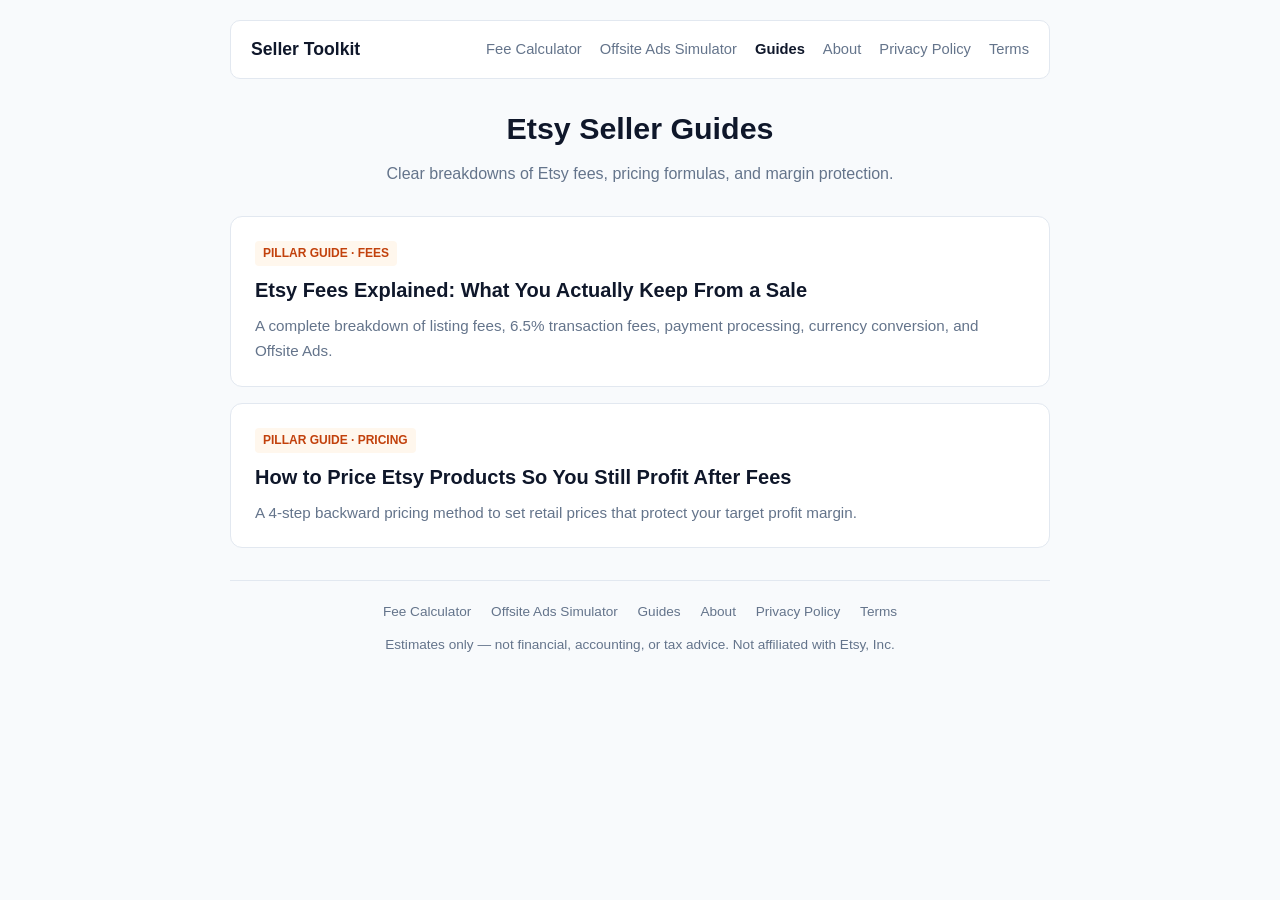
==== guides/index.html @ ff2ccec7 "Add Etsy Seller Guides page structure and content This file contains the structure and content for t" ====
<!DOCTYPE html>
<html lang="en">
<head>
    <meta charset="UTF-8">
    <meta name="viewport" content="width=device-width, initial-scale=1.0">
    <title>Etsy Seller Guides & Pricing Tutorials — Seller Toolkit</title>
    <meta name="description" content="Practical guides on Etsy seller fees, product pricing, Offsite Ads math, and print-on-demand profit margins.">
    <style>
        :root { --bg: #f8fafc; --card: #ffffff; --text: #1e293b; --muted: #64748b; --border: #e2e8f0; }
        body { font-family: -apple-system, BlinkMacSystemFont, "Segoe UI", Roboto, sans-serif; background: var(--bg); color: var(--text); line-height: 1.65; margin: 0; padding: 20px; }
        .container { max-width: 820px; margin: 0 auto; }
        nav { display: flex; flex-wrap: wrap; justify-content: space-between; align-items: center; gap: 12px; background: var(--card); padding: 14px 20px; border-radius: 10px; border: 1px solid var(--border); margin-bottom: 24px; }
        .brand { font-weight: 800; font-size: 1.1rem; color: #0f172a; text-decoration: none; }
        .nav-links { display: flex; flex-wrap: wrap; gap: 18px; font-size: 0.92rem; }
        .nav-links a { color: var(--muted); text-decoration: none; font-weight: 500; }
        .nav-links a:hover, .nav-links a.active { color: #0f172a; font-weight: 600; }
        header { text-align: center; margin-bottom: 28px; }
        h1 { margin-bottom: 8px; font-size: 1.9rem; color: #0f172a; }
        .subtitle { color: var(--muted); margin-top: 0; }
        .guide-card { display: block; background: var(--card); padding: 22px 24px; border-radius: 12px; border: 1px solid var(--border); margin-bottom: 16px; text-decoration: none; color: inherit; transition: border-color 0.15s; }
        .guide-card:hover { border-color: #94a3b8; }
        .tag { display: inline-block; font-size: 0.75rem; font-weight: 700; text-transform: uppercase; color: #c2410c; background: #fff7ed; padding: 3px 8px; border-radius: 4px; margin-bottom: 8px; }
        .guide-card h2 { margin: 0 0 6px 0; font-size: 1.25rem; color: #0f172a; }
        .guide-card p { margin: 0; color: var(--muted); font-size: 0.95rem; }
        footer { margin-top: 32px; padding-top: 20px; border-top: 1px solid var(--border); font-size: 0.85rem; color: var(--muted); text-align: center; }
        footer a { color: var(--muted); text-decoration: none; margin: 0 8px; }
    </style>
</head>
<body>
<div class="container">
    <nav>
        <a class="brand" href="../index.html">Seller Toolkit</a>
        <div class="nav-links">
            <a href="../index.html">Fee Calculator</a>
            <a href="../tools/offsite-ads.html">Offsite Ads Simulator</a>
            <a class="active" href="index.html">Guides</a>
            <a href="../pages/about.html">About</a>
            <a href="../pages/privacy.html">Privacy Policy</a>
            <a href="../pages/terms.html">Terms</a>
        </div>
    </nav>

    <header>
        <h1>Etsy Seller Guides</h1>
        <p class="subtitle">Clear breakdowns of Etsy fees, pricing formulas, and margin protection.</p>
    </header>

    <a class="guide-card" href="etsy-fees-explained.html">
        <span class="tag">Pillar Guide · Fees</span>
        <h2>Etsy Fees Explained: What You Actually Keep From a Sale</h2>
        <p>A complete breakdown of listing fees, 6.5% transaction fees, payment processing, currency conversion, and Offsite Ads.</p>
    </a>

    <a class="guide-card" href="how-to-price-etsy-products.html">
        <span class="tag">Pillar Guide · Pricing</span>
        <h2>How to Price Etsy Products So You Still Profit After Fees</h2>
        <p>A 4-step backward pricing method to set retail prices that protect your target profit margin.</p>
    </a>

    <footer>
        <div>
            <a href="../index.html">Fee Calculator</a>
            <a href="../tools/offsite-ads.html">Offsite Ads Simulator</a>
            <a href="index.html">Guides</a>
            <a href="../pages/about.html">About</a>
            <a href="../pages/privacy.html">Privacy Policy</a>
            <a href="../pages/terms.html">Terms</a>
        </div>
        <p style="margin-top:10px;">Estimates only — not financial, accounting, or tax advice. Not affiliated with Etsy, Inc.</p>
    </footer>
</div>
</body>
</html>
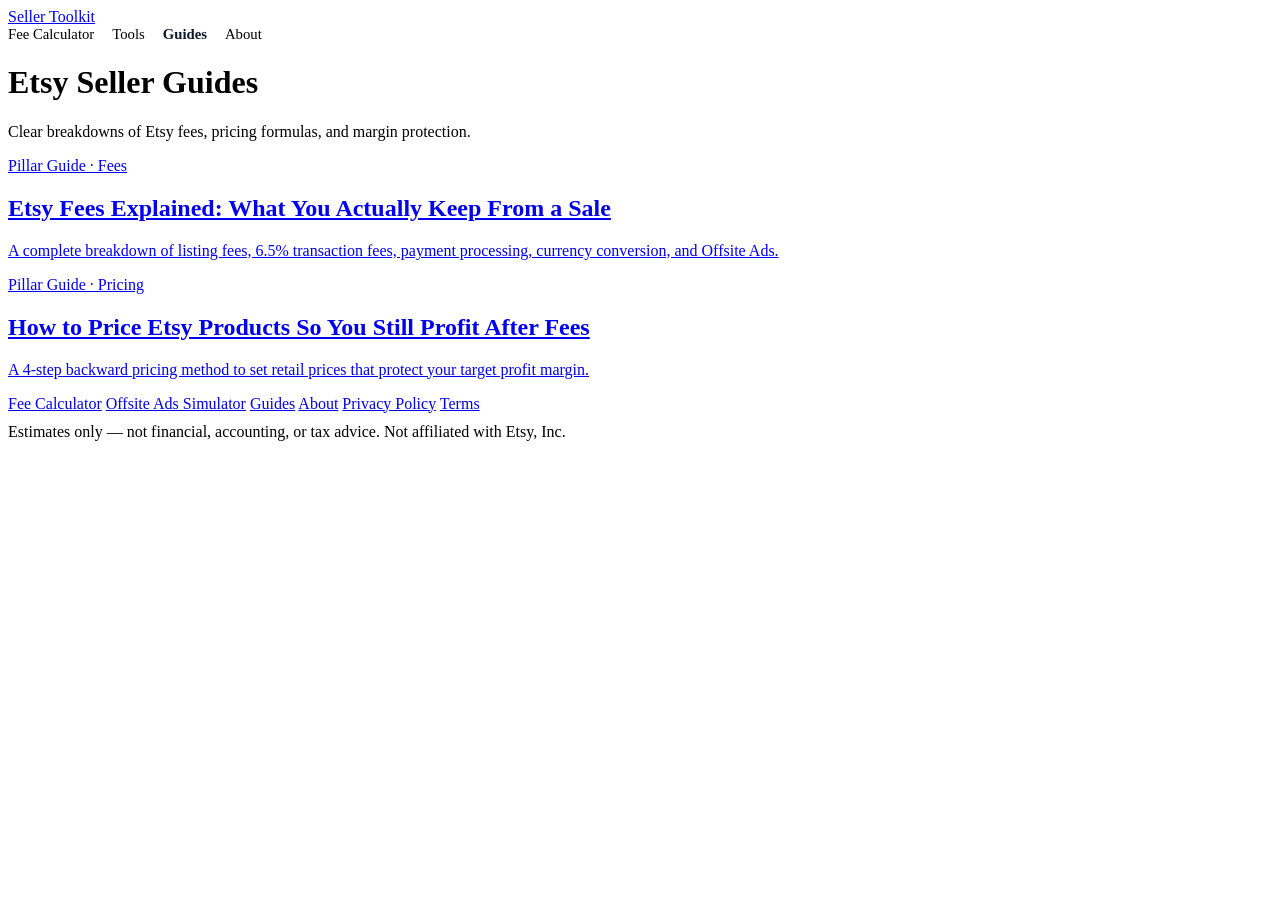
==== commit f5919704: "Refactor navigation and styles in index.html" ====
--- a/guides/index.html
+++ b/guides/index.html
@@ -5,38 +5,25 @@
     <meta name="viewport" content="width=device-width, initial-scale=1.0">
     <title>Etsy Seller Guides & Pricing Tutorials — Seller Toolkit</title>
     <meta name="description" content="Practical guides on Etsy seller fees, product pricing, Offsite Ads math, and print-on-demand profit margins.">
-    <style>
-        :root { --bg: #f8fafc; --card: #ffffff; --text: #1e293b; --muted: #64748b; --border: #e2e8f0; }
-        body { font-family: -apple-system, BlinkMacSystemFont, "Segoe UI", Roboto, sans-serif; background: var(--bg); color: var(--text); line-height: 1.65; margin: 0; padding: 20px; }
-        .container { max-width: 820px; margin: 0 auto; }
-        nav { display: flex; flex-wrap: wrap; justify-content: space-between; align-items: center; gap: 12px; background: var(--card); padding: 14px 20px; border-radius: 10px; border: 1px solid var(--border); margin-bottom: 24px; }
-        .brand { font-weight: 800; font-size: 1.1rem; color: #0f172a; text-decoration: none; }
+<style>
+        .menu-toggle { display: none; background: #f1f5f9; border: 1px solid var(--border); border-radius: 6px; padding: 6px 12px; font-size: 0.9rem; font-weight: 600; color: #0f172a; cursor: pointer; }
         .nav-links { display: flex; flex-wrap: wrap; gap: 18px; font-size: 0.92rem; }
         .nav-links a { color: var(--muted); text-decoration: none; font-weight: 500; }
         .nav-links a:hover, .nav-links a.active { color: #0f172a; font-weight: 600; }
-        header { text-align: center; margin-bottom: 28px; }
-        h1 { margin-bottom: 8px; font-size: 1.9rem; color: #0f172a; }
-        .subtitle { color: var(--muted); margin-top: 0; }
-        .guide-card { display: block; background: var(--card); padding: 22px 24px; border-radius: 12px; border: 1px solid var(--border); margin-bottom: 16px; text-decoration: none; color: inherit; transition: border-color 0.15s; }
-        .guide-card:hover { border-color: #94a3b8; }
-        .tag { display: inline-block; font-size: 0.75rem; font-weight: 700; text-transform: uppercase; color: #c2410c; background: #fff7ed; padding: 3px 8px; border-radius: 4px; margin-bottom: 8px; }
-        .guide-card h2 { margin: 0 0 6px 0; font-size: 1.25rem; color: #0f172a; }
-        .guide-card p { margin: 0; color: var(--muted); font-size: 0.95rem; }
-        footer { margin-top: 32px; padding-top: 20px; border-top: 1px solid var(--border); font-size: 0.85rem; color: var(--muted); text-align: center; }
-        footer a { color: var(--muted); text-decoration: none; margin: 0 8px; }
+        @media (max-width: 680px) {
+            .menu-toggle { display: inline-block; }
+            .nav-links { display: none; width: 100%; flex-direction: column; gap: 10px; padding-top: 10px; border-top: 1px solid var(--border); }
+            .nav-links.open { display: flex; }
+        }
     </style>
-</head>
-<body>
-<div class="container">
     <nav>
         <a class="brand" href="../index.html">Seller Toolkit</a>
-        <div class="nav-links">
+        <button class="menu-toggle" type="button" onclick="document.getElementById('nav-links').classList.toggle('open')" aria-label="Toggle navigation">☰ Menu</button>
+        <div class="nav-links" id="nav-links">
             <a href="../index.html">Fee Calculator</a>
-            <a href="../tools/offsite-ads.html">Offsite Ads Simulator</a>
+            <a href="../tools/index.html">Tools</a>
             <a class="active" href="index.html">Guides</a>
             <a href="../pages/about.html">About</a>
-            <a href="../pages/privacy.html">Privacy Policy</a>
-            <a href="../pages/terms.html">Terms</a>
         </div>
     </nav>
 
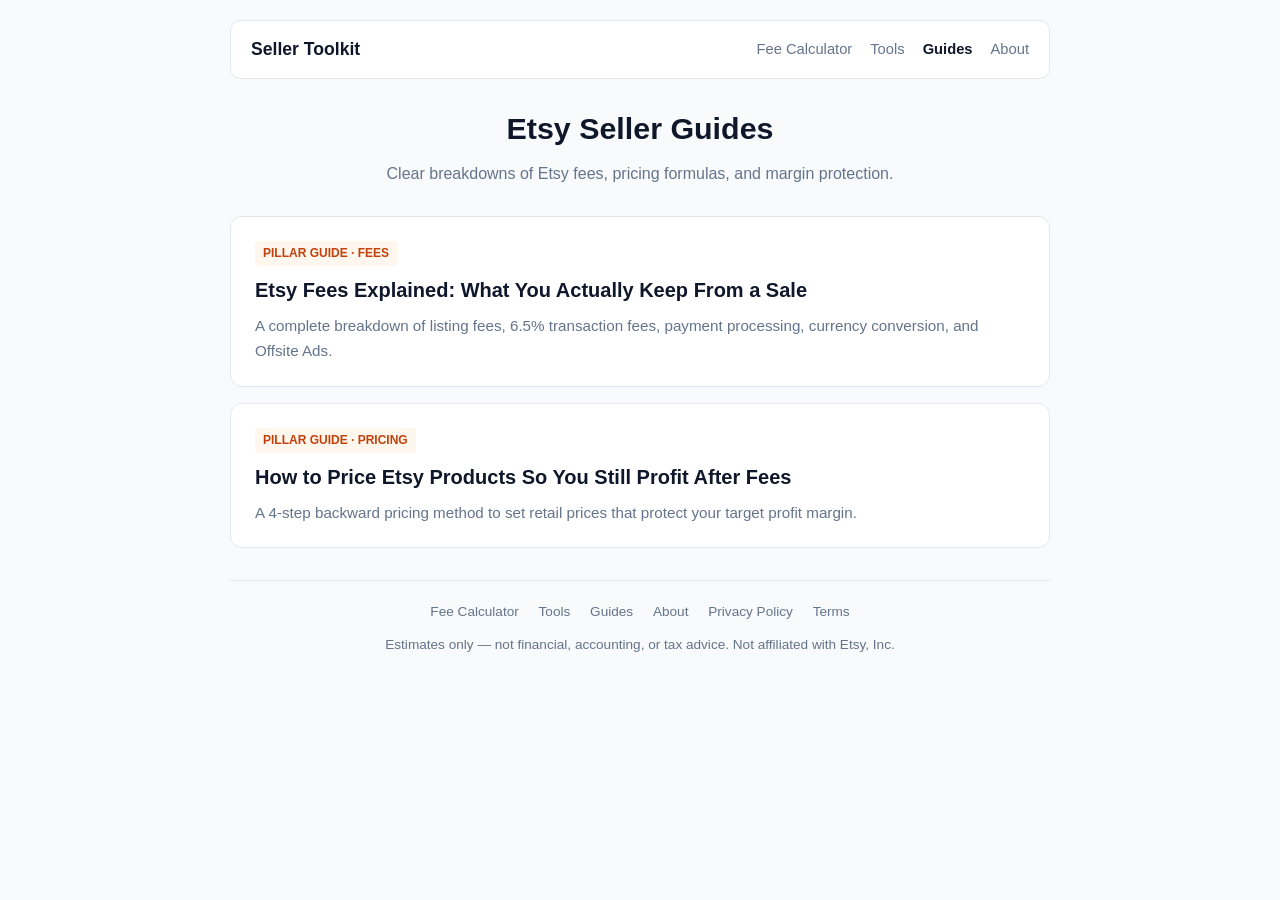
==== commit caee4c7d: "Enhance styles and update footer links in index.html" ====
--- a/guides/index.html
+++ b/guides/index.html
@@ -5,7 +5,12 @@
     <meta name="viewport" content="width=device-width, initial-scale=1.0">
     <title>Etsy Seller Guides & Pricing Tutorials — Seller Toolkit</title>
     <meta name="description" content="Practical guides on Etsy seller fees, product pricing, Offsite Ads math, and print-on-demand profit margins.">
-<style>
+    <style>
+        :root { --bg: #f8fafc; --card: #ffffff; --text: #1e293b; --muted: #64748b; --border: #e2e8f0; }
+        body { font-family: -apple-system, BlinkMacSystemFont, "Segoe UI", Roboto, sans-serif; background: var(--bg); color: var(--text); line-height: 1.65; margin: 0; padding: 20px; }
+        .container { max-width: 820px; margin: 0 auto; }
+        nav { display: flex; flex-wrap: wrap; justify-content: space-between; align-items: center; gap: 12px; background: var(--card); padding: 14px 20px; border-radius: 10px; border: 1px solid var(--border); margin-bottom: 24px; }
+        .brand { font-weight: 800; font-size: 1.1rem; color: #0f172a; text-decoration: none; }
         .menu-toggle { display: none; background: #f1f5f9; border: 1px solid var(--border); border-radius: 6px; padding: 6px 12px; font-size: 0.9rem; font-weight: 600; color: #0f172a; cursor: pointer; }
         .nav-links { display: flex; flex-wrap: wrap; gap: 18px; font-size: 0.92rem; }
         .nav-links a { color: var(--muted); text-decoration: none; font-weight: 500; }
@@ -15,7 +20,20 @@
             .nav-links { display: none; width: 100%; flex-direction: column; gap: 10px; padding-top: 10px; border-top: 1px solid var(--border); }
             .nav-links.open { display: flex; }
         }
+        header { text-align: center; margin-bottom: 28px; }
+        h1 { margin-bottom: 8px; font-size: 1.9rem; color: #0f172a; }
+        .subtitle { color: var(--muted); margin-top: 0; }
+        .guide-card { display: block; background: var(--card); padding: 22px 24px; border-radius: 12px; border: 1px solid var(--border); margin-bottom: 16px; text-decoration: none; color: inherit; transition: border-color 0.15s; }
+        .guide-card:hover { border-color: #94a3b8; }
+        .tag { display: inline-block; font-size: 0.75rem; font-weight: 700; text-transform: uppercase; color: #c2410c; background: #fff7ed; padding: 3px 8px; border-radius: 4px; margin-bottom: 8px; }
+        .guide-card h2 { margin: 0 0 6px 0; font-size: 1.25rem; color: #0f172a; }
+        .guide-card p { margin: 0; color: var(--muted); font-size: 0.95rem; }
+        footer { margin-top: 32px; padding-top: 20px; border-top: 1px solid var(--border); font-size: 0.85rem; color: var(--muted); text-align: center; }
+        footer a { color: var(--muted); text-decoration: none; margin: 0 8px; }
     </style>
+</head>
+<body>
+<div class="container">
     <nav>
         <a class="brand" href="../index.html">Seller Toolkit</a>
         <button class="menu-toggle" type="button" onclick="document.getElementById('nav-links').classList.toggle('open')" aria-label="Toggle navigation">☰ Menu</button>
@@ -47,7 +65,7 @@
     <footer>
         <div>
             <a href="../index.html">Fee Calculator</a>
-            <a href="../tools/offsite-ads.html">Offsite Ads Simulator</a>
+            <a href="../tools/index.html">Tools</a>
             <a href="index.html">Guides</a>
             <a href="../pages/about.html">About</a>
             <a href="../pages/privacy.html">Privacy Policy</a>
